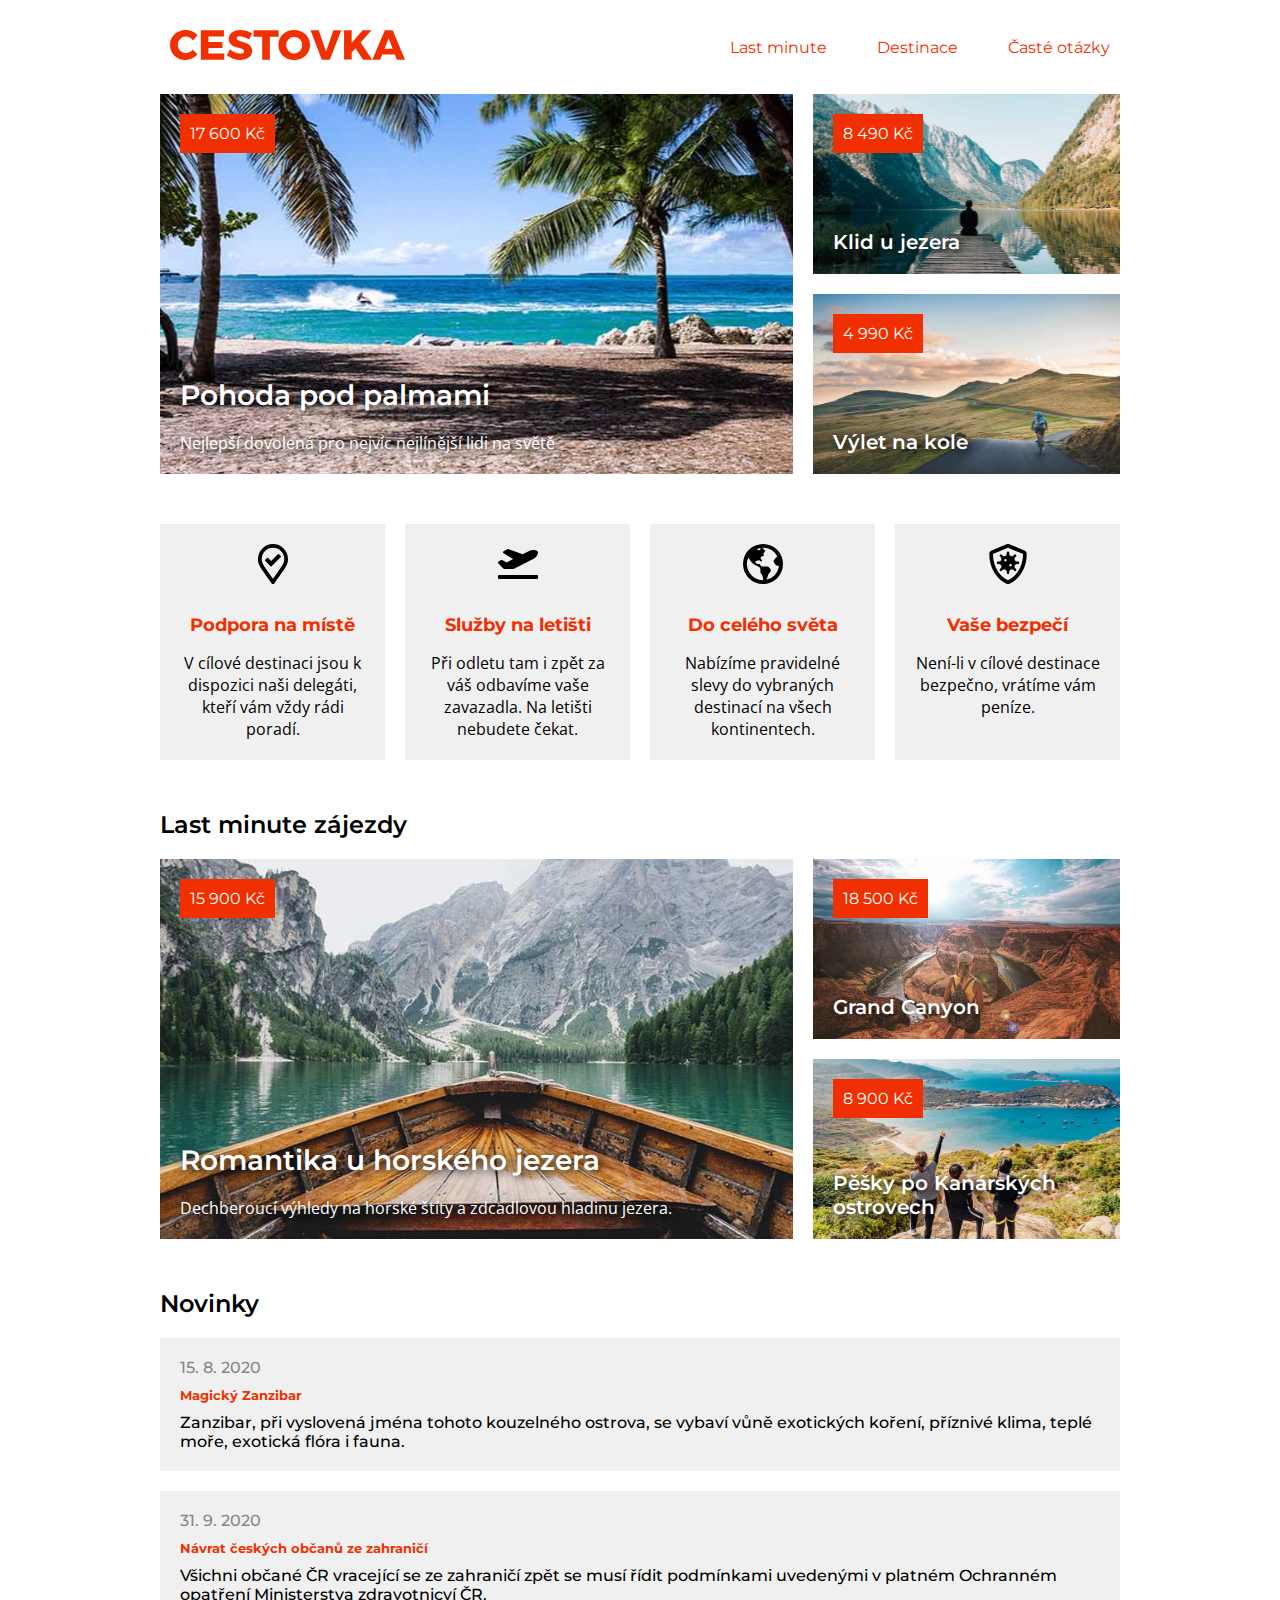
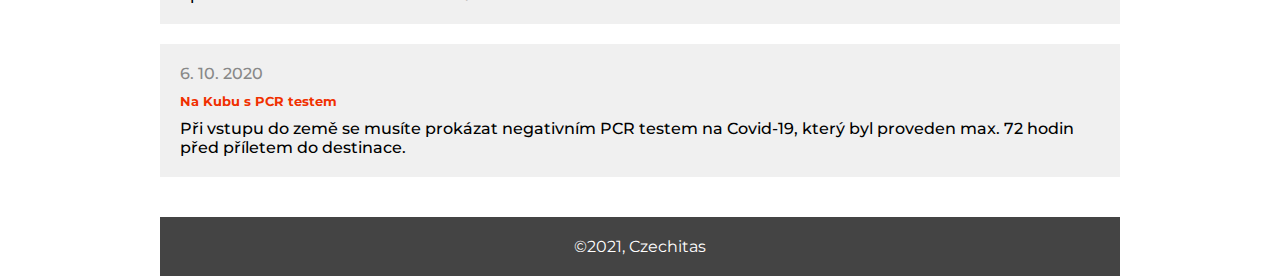
==== index.html @ a8dffe7b "initial commit" ====
<!DOCTYPE html>
<html lang="cs">
  <head>
    <meta charset="UTF-8" />
    <meta http-equiv="X-UA-Compatible" content="IE=edge" />
    <meta name="viewport" content="width=device-width, initial-scale=1.0" />
    <link rel="preconnect" href="https://fonts.googleapis.com" />
    <link rel="preconnect" href="https://fonts.gstatic.com" crossorigin />
    <link
      href="https://fonts.googleapis.com/css2?family=Montserrat:wght@400;500;600&family=Open+Sans&display=swap"
      rel="stylesheet"
    />
    <link rel="stylesheet" href="css/style.css" />
    <title>Cestovka</title>
  </head>
  <body>
    <div class="wrapper">
      <!-- -------------------- NAVIGATION --------------------  -->
      <header class="nav">
        <div class="nav__logo">
          <img src="images/logo.svg" alt="Cestovka" />
        </div>

        <ul class="nav__list">
          <li><a class="nav__link" href="#">Last minute</a></li>
          <li><a class="nav__link" href="#">Destinace</a></li>
          <li><a class="nav__link" href="#">Časté otázky</a></li>
        </ul>
      </header>

      <!-- -------------------- TOUR -------------------- -->

      <section class="tour">
        <div class="tour__image tour__image--big">
          <p class="tour__price">17 600 Kč</p>
          <div class="tour__title">
            <p class="tour__title--big">Pohoda pod palmami</p>
            <p class="tour__subtitle">
              Nejlepší dovolená pro nejvíc nejlínější lidi na světě
            </p>
          </div>
        </div>

        <div class="tour__image tour__image--small tour__image--top">
          <p class="tour__price">8 490 Kč</p>
          <div class="tour__title">
            <p class="tour__title--small">Klid u jezera</p>
          </div>
        </div>

        <div class="tour__image tour__image--small tour__image--bottom">
          <p class="tour__price">4 990 Kč</p>
          <div class="tour__title">
            <p class="tour__title--small">Výlet na kole</p>
          </div>
        </div>
      </section>

      <!-- -------------------- SERVICES -------------------- -->

      <section class="services">
        <div class="services__item">
          <img class="services__icon" src="images/map.svg" alt="icon" />
          <div class="services__text">
            <h4 class="services__title">Podpora na místě</h4>
            <p class="services__paragraph">
              V cílové destinaci jsou k dispozici naši delegáti, kteří vám vždy
              rádi poradí.
            </p>
          </div>
        </div>

        <div class="services__item">
          <img class="services__icon" src="images/plane.svg" alt="icon" />
          <div class="services__text">
            <h4 class="services__title">Služby na letišti</h4>
            <p class="services__paragraph">
              Při odletu tam i zpět za váš odbavíme vaše zavazadla. Na letišti
              nebudete čekat.
            </p>
          </div>
        </div>

        <div class="services__item">
          <img class="services__icon" src="images/globe.svg" alt="icon" />
          <div class="services__text">
            <h4 class="services__title">Do celého světa</h4>
            <p class="services__paragraph">
              Nabízíme pravidelné slevy do vybraných destinací na všech
              kontinentech.
            </p>
          </div>
        </div>

        <div class="services__item">
          <img class="services__icon" src="images/shield.svg" alt="icon" />
          <div class="services__text">
            <h4 class="services__title">Vaše bezpečí</h4>
            <p class="services__paragraph">
              Není-li v cílové destinace bezpečno, vrátíme vám peníze.
            </p>
          </div>
        </div>
      </section>

      <!-- -------------------- LAST MINUTE TOURS -------------------- -->

      <h3 class="tour__heading">Last minute zájezdy</h3>
      <section class="tour">
        <div class="tour tour-last-minute">
          <div class="tour-last-minute__image--big">
            <p class="tour__price">15 900 Kč</p>
            <div class="tour__title">
              <p class="tour__title--big">Romantika u horského jezera</p>
              <p class="tour__subtitle">
                Dechberoucí výhledy na horské štíty a zdcadlovou hladinu jezera.
              </p>
            </div>
          </div>

          <div class="tour-last-minute__image--small tour__image--top">
            <p class="tour__price">18 500 Kč</p>
            <p class="tour__title tour__title--small">Grand Canyon</p>
          </div>

          <div class="tour-last-minute__image--small tour__image--bottom">
            <p class="tour__price">8 900 Kč</p>
            <p class="tour__title tour__title--small">
              Pěšky po Kanárských ostrovech
            </p>
          </div>
        </div>
      </section>

      <!-- -------------------- NEWS -------------------- -->

      <h3 class="news__heading">Novinky</h3>

      <div class="news">
        <div class="news__items">
          <div class="news__item">
            <p class="news__date">15. 8. 2020</p>
            <h5 class="news__title">Magický Zanzibar</h5>
            <p class="news__text">
              Zanzibar, při vyslovená jména tohoto kouzelného ostrova, se vybaví
              vůně exotických koření, příznivé klima, teplé moře, exotická flóra
              i fauna.
            </p>
          </div>

          <div class="news__item">
            <p class="news__date">31. 9. 2020</p>
            <h5 class="news__title">Návrat českých občanů ze zahraničí</h5>
            <p class="news__text">
              Všichni občané ČR vracející se ze zahraničí zpět se musí řídit
              podmínkami uvedenými v platném Ochranném opatření Ministerstva
              zdravotnicví ČR.
            </p>
          </div>

          <div class="news__item">
            <p class="news__date">6. 10. 2020</p>
            <h5 class="news__title">Na Kubu s PCR testem</h5>
            <p class="news__text">
              Při vstupu do země se musíte prokázat negativním PCR testem na
              Covid-19, který byl proveden max. 72 hodin před příletem do
              destinace.
            </p>
          </div>
        </div>
      </div>

      <!-- -------------------- FOOTER -------------------- -->
      <footer class="footer">&copy;2021, Czechitas</footer>
    </div>
  </body>
</html>
---- css/style.css ----
html {
  box-sizing: border-box;
}

*,
*::before,
*::after {
  box-sizing: inherit;
  margin: 0;
  padding: 0;
}

.wrapper {
  max-width: 440px;
  margin: 0 auto;
}

.nav__logo {
  display: block;
  margin-top: 30px;
  text-align: center;
  min-height: 30px;
}

.nav__list {
  display: flex;
  margin-top: 30px;
  margin-bottom: 30px;
  list-style: none;
  justify-content: space-between;
}

.nav__link {
  text-decoration: none;
  font-family: "Montserrat", sans-serif;
  padding: 10px;
}

.nav__link:link,
.nav__link:visited {
  color: #f03000;
}

.nav__link:hover,
.nav__link:active {
  background-color: #f03000;
  color: #ffffff;
}

.tour {
  display: grid;
  gap: 20px;
}

.tour__image--big {
  background-image: url(/images/palmy.png);
  background-size: cover;
  background-repeat: no-repeat;
  background-position: center;
  min-height: 240px;
  position: relative;
}

.tour__image--small.tour__image--top {
  background-image: url(/images/jezero2.png);
  background-size: cover;
  background-repeat: no-repeat;
  background-position: center;
  min-height: 150px;
  position: relative;
}

.tour__image--small.tour__image--bottom {
  background-image: url(/images/nakole.png);
  background-size: cover;
  background-repeat: no-repeat;
  background-position: center;
  min-height: 150px;
  position: relative;
}

.tour__price {
  display: inline-block;
  padding: 10px;
  font-family: "Montserrat", sans-serif;
  background-color: #f03000;
  color: #ffffff;
  position: absolute;
  top: 20px;
  left: 20px;
}

.tour__title {
  color: #ffffff;
  letter-spacing: 0;
  position: absolute;
  bottom: 20px;
  left: 20px;
  text-shadow: 2px 2px 10px #000000;
}

.tour__title--big {
  font-family: "Montserrat", sans-serif;
  font-size: 28px;
  font-weight: 600;
  margin-bottom: 20px;
}

.tour__subtitle {
  font-family: "Open Sans", sans-serif;
  font-size: 16px;
}

.tour__title--small {
  font-family: "Montserrat", sans-serif;
  font-size: 20px;
  font-weight: 600;
}

.services {
  display: flex;
  flex-direction: column;
  margin-top: 50px;
  gap: 20px;
}

.services__item {
  display: flex;
  padding: 20px 20px;
  background-color: #f0f0f0;
  gap: 30px;
}

img.services__icon {
  width: 25px;
  height: 32px;
}

.services__title {
  font-family: "Montserrat", sans-serif;
  font-size: 18px;
  color: #f03000;
  margin-bottom: 16px;
}

.services__paragraph {
  font-family: "Open Sans", sans-serif;
  font-size: 16px;
}

.tour__heading {
  margin-top: 50px;
  font-family: "Montserrat", sans-serif;
  font-size: 24px;
  font-weight: 600;
}

.tour-last-minute__image--big {
  background-image: url(/images/lodicka.png);
  background-size: cover;
  background-repeat: no-repeat;
  background-position: center;
  min-height: 240px;
  position: relative;
}

.tour-last-minute__image--small.tour__image--top {
  background-image: url(/images/podkova.png);
  background-size: cover;
  background-repeat: no-repeat;
  background-position: center;
  min-height: 150px;
  position: relative;
}

.tour-last-minute__image--small.tour__image--bottom {
  background-image: url(/images/zatoka.png);
  background-size: cover;
  background-repeat: no-repeat;
  background-position: center;
  min-height: 150px;
  position: relative;
}

.news__heading {
  margin-top: 50px;
  margin-bottom: 20px;
  font-family: "Montserrat", sans-serif;
  font-size: 24px;
  font-weight: 600;
}

.news__item {
  display: flex;
  flex-direction: column;
  margin-bottom: 20px;
  padding: 20px 20px;
  background-color: #f0f0f0;
  font-family: "Montserrat", sans-serif;
  font-size: 16px;
  font-weight: 500;
  gap: 10px;
}

.news__date {
  color: #888888;
}

.news__title {
  color: #f03000;
}

.footer {
  padding: 20px;
  background-color: #444444;
  font-family: "Montserrat", sans-serif;
  color: #ffffff;
  font-size: 16px;
  text-align: center;
}

@media screen and (min-width: 768px) {
  .wrapper {
    max-width: 728px;
  }
  .nav {
    display: flex;
    align-items: center;
    justify-content: space-between;
    margin: 30px auto 30px auto;
  }
  .nav__logo {
    margin-top: 0;
    margin-left: 10px;
  }
  .nav__list {
    margin-top: 0;
    margin-bottom: 0;
    gap: 30px;
  }
  .tour__heading {
    margin-bottom: 20px;
  }
  .tour {
    grid-template-columns: repeat(2, 354px);
    grid-template-rows: repeat(3, 180px);
  }
  .tour__image--big,
.tour-last-minute__image--big {
    grid-area: 1/1/3/3;
  }
  .services {
    display: grid;
    grid-template-columns: 1fr 1fr;
  }
  .services__item {
    flex-direction: column;
    align-items: center;
  }
  img.services__icon {
    width: 40px;
    height: 40px;
  }
  .services__text {
    text-align: center;
  }
  .footer {
    margin-top: 40px;
  }
}
@media screen and (min-width: 960px) {
  .wrapper {
    max-width: 960px;
  }
  .tour {
    grid-template-columns: repeat(3, 306.66px);
    grid-template-rows: repeat(2, 180px);
  }
  .services {
    grid-template-columns: repeat(4, 1fr);
  }
}/*# sourceMappingURL=style.css.map */
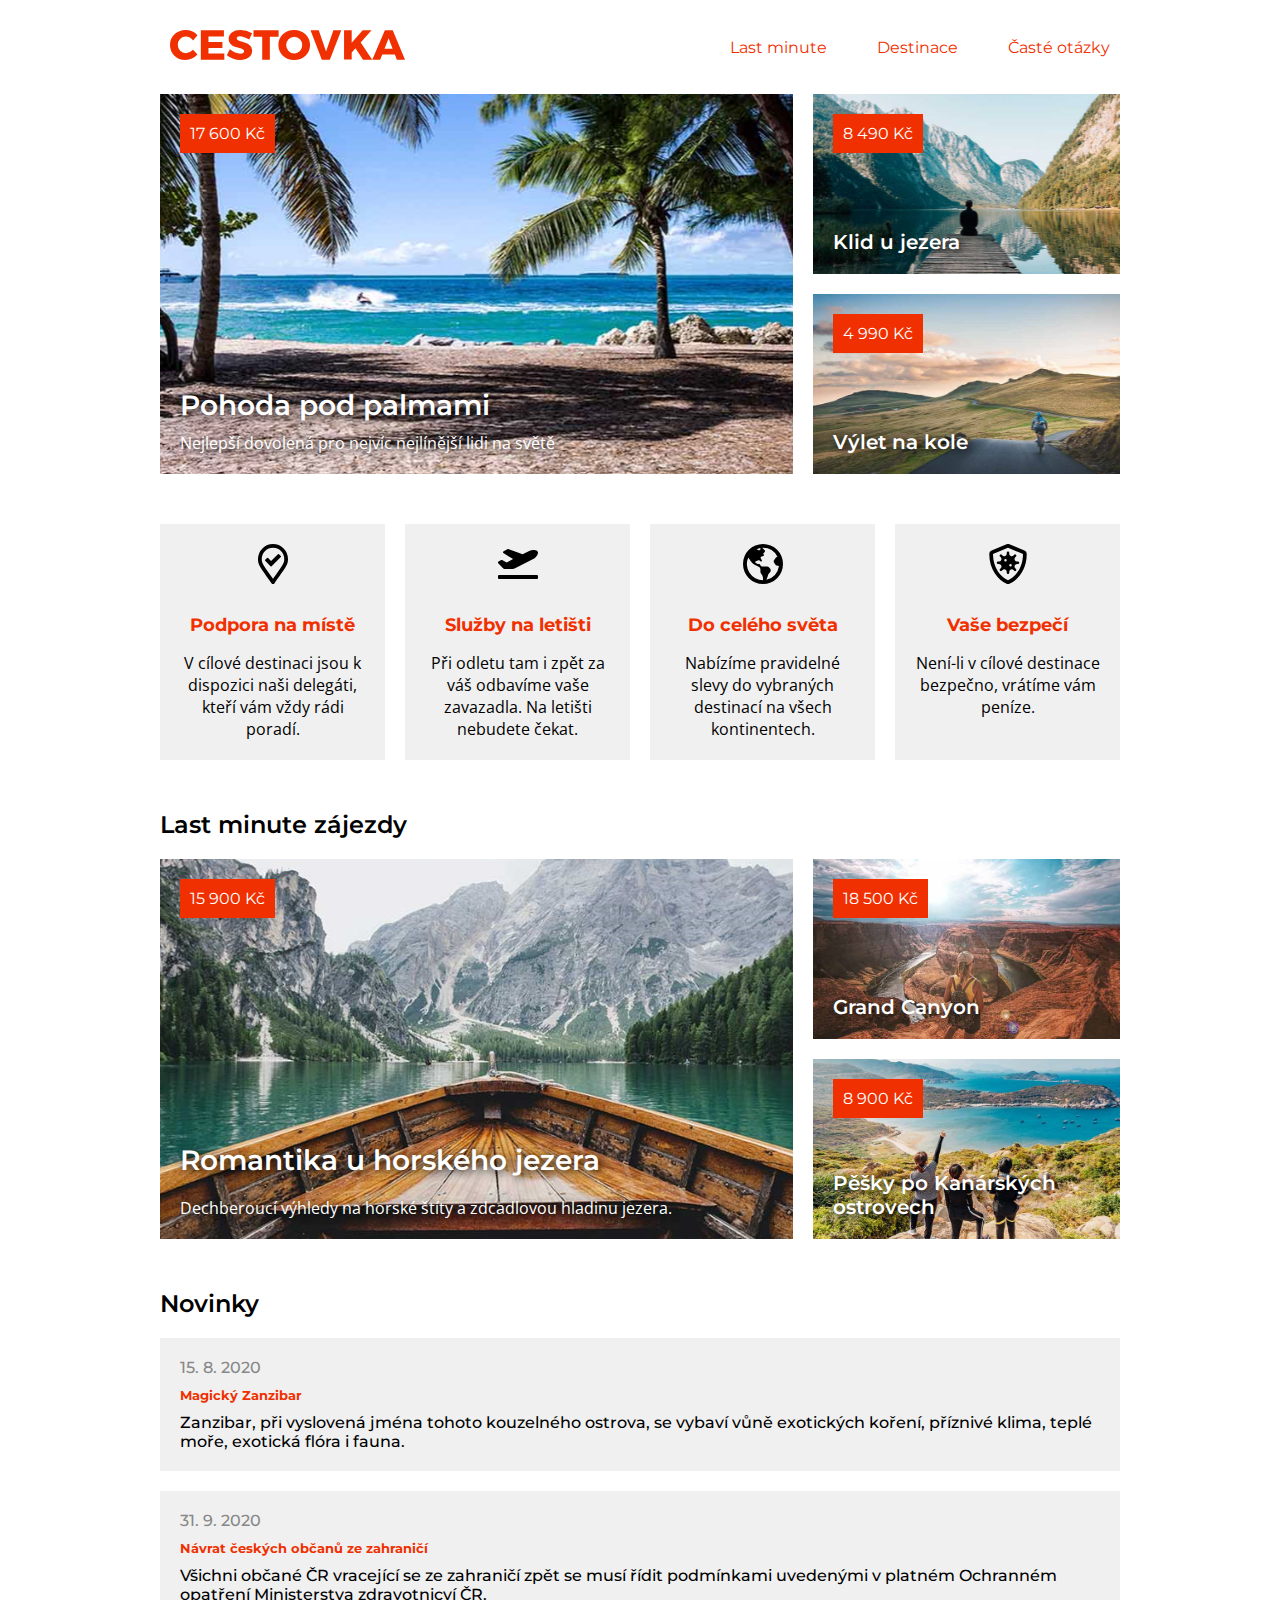
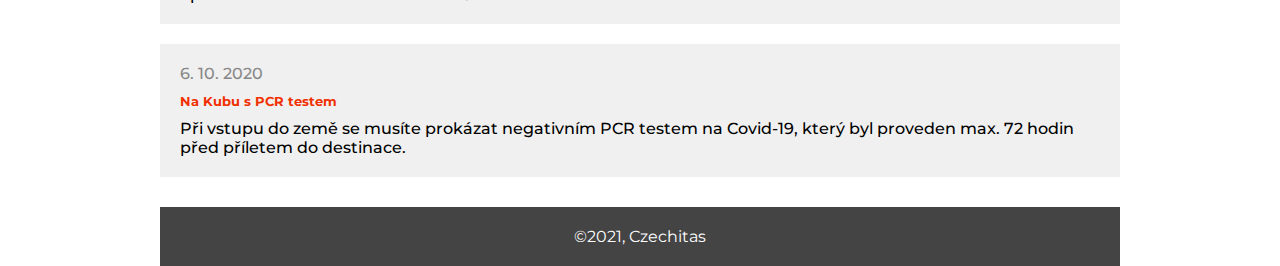
==== commit 802c32ac: "added text page" ====
--- a/index.html
+++ b/index.html
@@ -23,7 +23,7 @@
 
         <ul class="nav__list">
           <li><a class="nav__link" href="#">Last minute</a></li>
-          <li><a class="nav__link" href="#">Destinace</a></li>
+          <li><a class="nav__link" href="textpage.html">Destinace</a></li>
           <li><a class="nav__link" href="#">Časté otázky</a></li>
         </ul>
       </header>
@@ -34,7 +34,9 @@
         <div class="tour__image tour__image--big">
           <p class="tour__price">17 600 Kč</p>
           <div class="tour__title">
-            <p class="tour__title--big">Pohoda pod palmami</p>
+            <a href="zajezd.html" class="tour__title--big"
+              >Pohoda pod palmami</a
+            >
             <p class="tour__subtitle">
               Nejlepší dovolená pro nejvíc nejlínější lidi na světě
             </p>
--- a/css/style.css
+++ b/css/style.css
@@ -53,7 +53,7 @@
 }
 
 .tour__image--big {
-  background-image: url(/images/palmy.png);
+  background-image: url(../images/palmy.png);
   background-size: cover;
   background-repeat: no-repeat;
   background-position: center;
@@ -62,7 +62,7 @@
 }
 
 .tour__image--small.tour__image--top {
-  background-image: url(/images/jezero2.png);
+  background-image: url(../images/jezero2.png);
   background-size: cover;
   background-repeat: no-repeat;
   background-position: center;
@@ -71,7 +71,7 @@
 }
 
 .tour__image--small.tour__image--bottom {
-  background-image: url(/images/nakole.png);
+  background-image: url(../images/nakole.png);
   background-size: cover;
   background-repeat: no-repeat;
   background-position: center;
@@ -99,6 +99,18 @@
   text-shadow: 2px 2px 10px #000000;
 }
 
+a.tour__title--big:link,
+a.tour__title--big:visited {
+  color: #ffffff;
+  text-decoration: none;
+}
+
+a.tour__title--big:hover,
+a.tour__title--big:active {
+  color: #f03000;
+  text-decoration: none;
+}
+
 .tour__title--big {
   font-family: "Montserrat", sans-serif;
   font-size: 28px;
@@ -107,6 +119,7 @@
 }
 
 .tour__subtitle {
+  margin-top: 10px;
   font-family: "Open Sans", sans-serif;
   font-size: 16px;
 }
@@ -156,7 +169,7 @@
 }
 
 .tour-last-minute__image--big {
-  background-image: url(/images/lodicka.png);
+  background-image: url(../images/lodicka.png);
   background-size: cover;
   background-repeat: no-repeat;
   background-position: center;
@@ -165,7 +178,7 @@
 }
 
 .tour-last-minute__image--small.tour__image--top {
-  background-image: url(/images/podkova.png);
+  background-image: url(../images/podkova.png);
   background-size: cover;
   background-repeat: no-repeat;
   background-position: center;
@@ -174,7 +187,7 @@
 }
 
 .tour-last-minute__image--small.tour__image--bottom {
-  background-image: url(/images/zatoka.png);
+  background-image: url(../images/zatoka.png);
   background-size: cover;
   background-repeat: no-repeat;
   background-position: center;
@@ -279,4 +292,218 @@
   .services {
     grid-template-columns: repeat(4, 1fr);
   }
+}
+.vacation {
+  margin-bottom: 30px;
+  display: grid;
+  gap: 20px;
+}
+
+.vacation__image--big {
+  background-image: url(../images/palmy.png);
+  background-size: cover;
+  background-repeat: no-repeat;
+  background-position: center;
+  min-height: 240px;
+  position: relative;
+}
+
+.vacation__title {
+  color: #ffffff;
+  letter-spacing: 0;
+  position: absolute;
+  bottom: 20px;
+  left: 20px;
+  text-shadow: 2px 2px 10px #000000;
+}
+
+.vacation__title--big {
+  font-family: "Montserrat", sans-serif;
+  font-size: 28px;
+  font-weight: 600;
+  margin-bottom: 20px;
+}
+
+.vacation__subtitle {
+  font-family: "Open Sans", sans-serif;
+  font-size: 16px;
+}
+
+.vacation__info {
+  padding: 20px;
+  background-color: #f0f0f0;
+  font-family: "Open Sans", sans-serif;
+  font-size: 16px;
+}
+
+.info__heading {
+  margin-bottom: 10px;
+  color: #888888;
+  text-transform: uppercase;
+}
+
+.vacation__price {
+  padding: 20px;
+  font-family: "Open Sans", sans-serif;
+  background-color: #f03000;
+}
+
+.vacation__price--number {
+  font-size: 28px;
+  color: #ffffff;
+}
+
+.vacation__heading {
+  font-family: "Open Sans", sans-serif;
+  font-size: 24px;
+  margin: 20px auto 20px auto;
+}
+
+.vacation__about {
+  font-family: "Open Sans", sans-serif;
+}
+
+.vacation__gallery {
+  margin-top: 30px;
+  display: grid;
+  grid-template-columns: 1fr 1fr;
+  gap: 20px;
+}
+
+.vacation__image--small.vacation__image--first {
+  background-image: url(../images/d_plazicka.jpg);
+  background-size: cover;
+  background-repeat: no-repeat;
+  background-position: center;
+  min-height: 150px;
+}
+
+.vacation__image--small.vacation__image--second {
+  background-image: url(../images/d_plazicka2.jpg);
+  background-size: cover;
+  background-repeat: no-repeat;
+  background-position: center;
+  min-height: 150px;
+}
+
+.vacation__image--small.vacation__image--third {
+  background-image: url(../images/d_plazicka3.jpg);
+  background-size: cover;
+  background-repeat: no-repeat;
+  background-position: center;
+  min-height: 150px;
+}
+
+.footer {
+  margin-top: 30px;
+}
+
+@media screen and (min-width: 768px) {
+  .vacation {
+    display: grid;
+    grid-template-columns: 1fr 1fr;
+  }
+  .vacation__image--big {
+    grid-column: 1/3;
+  }
+  .vacation__gallery {
+    grid-template-columns: 1fr 1fr 1fr;
+  }
+}
+.textpage__main-heading {
+  margin-bottom: 30px;
+  color: #f03000;
+  font-family: "Montserrat", sans-serif;
+  font-size: 36px;
+}
+
+.textpage__main-heading::before {
+  content: "";
+  display: block;
+  margin: 50px auto 30px auto;
+  width: 440px;
+  height: 2px;
+  background-color: #f03000;
+}
+
+.textpage__paragraph {
+  margin-bottom: 20px;
+  font-family: "Open Sans", sans-serif;
+}
+
+.textpage__heading {
+  margin-bottom: 20px;
+  font-family: "Montserrat", sans-serif;
+  font-size: 24px;
+}
+
+.textpage__photo {
+  background-image: url(../images/tp_italy.jpg);
+  background-size: cover;
+  background-repeat: no-repeat;
+  background-position: center;
+  height: 300px;
+  margin-bottom: 20px;
+}
+
+.tour-last-minute__image--textpagetop {
+  margin-top: 20px;
+  margin-bottom: 20px;
+  background-image: url(../images/lodicka.png);
+  background-size: cover;
+  background-repeat: no-repeat;
+  background-position: center;
+  min-height: 150px;
+  position: relative;
+}
+
+.tour-last-minute__image--small.tour__image--top {
+  margin-bottom: 20px;
+}
+
+@media screen and (min-width: 768px) {
+  .textpage__main-heading::before {
+    content: "";
+    display: block;
+    margin: 50px auto 30px auto;
+    width: 728px;
+    height: 2px;
+    background-color: #f03000;
+  }
+  .textpage__sidebar {
+    display: grid;
+    grid-template-columns: 1fr 1fr;
+    gap: 20px;
+  }
+  .tour-last-minute__image--textpagetop {
+    grid-column: 1/3;
+    margin-bottom: 0;
+    margin-top: 0;
+  }
+  .tour-last-minute__image--small.tour__image--top {
+    margin-bottom: 0;
+  }
+}
+@media screen and (min-width: 960px) {
+  .textpage__main-heading::before {
+    content: "";
+    display: block;
+    margin: 50px auto 30px auto;
+    width: 960px;
+    height: 2px;
+    background-color: #f03000;
+  }
+  .textpage__photo {
+    margin-top: 40px;
+    margin-bottom: 40px;
+    height: 500px;
+  }
+  .textpage__sidebar {
+    display: grid;
+    grid-template-columns: 1fr 1fr 1fr;
+    gap: 20px;
+  }
+  .tour-last-minute__image--textpagetop {
+    grid-column: 1/2;
+  }
 }/*# sourceMappingURL=style.css.map */